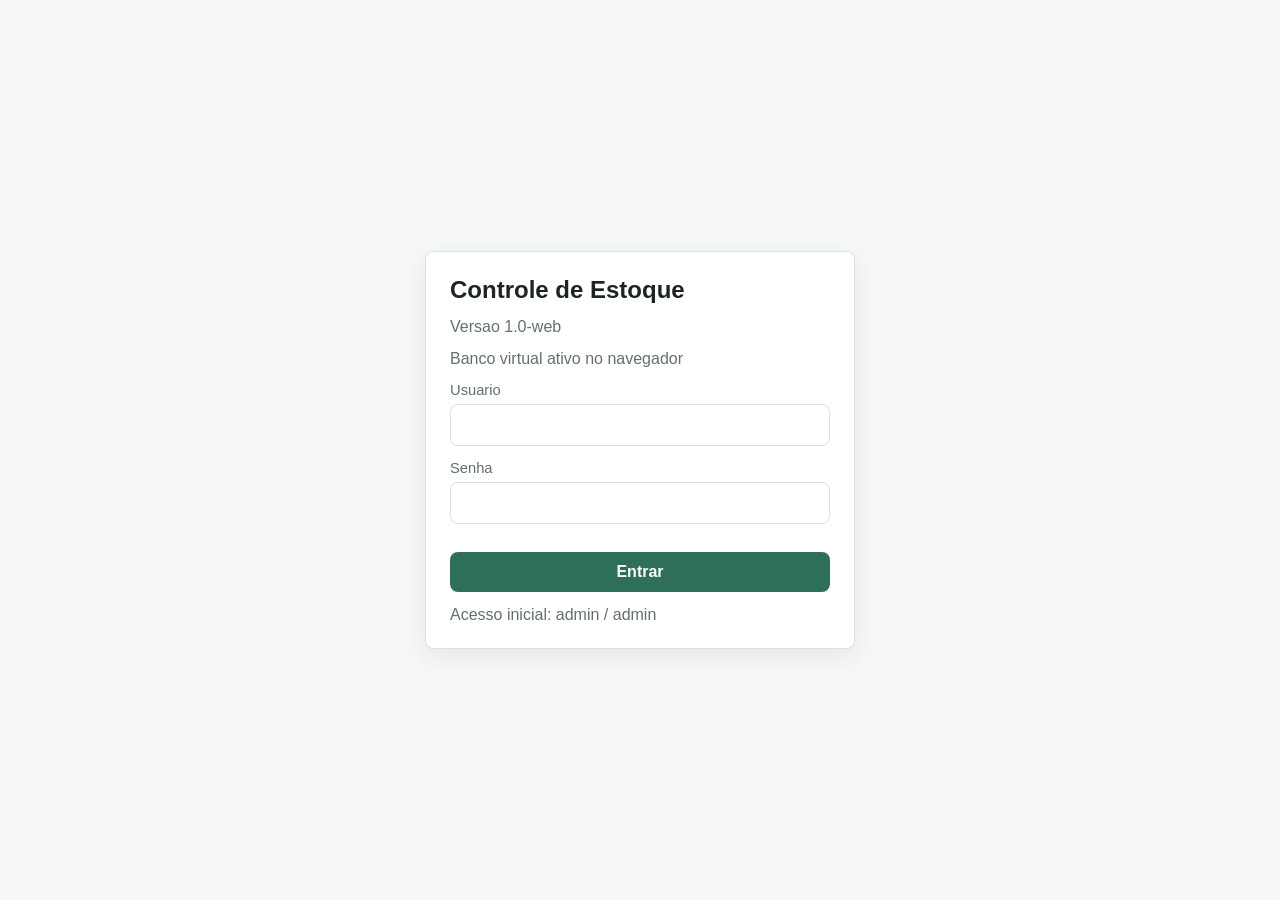
==== docs/index.html @ 38aaed0a "Reorganize docs folder structure - move files from app/docs to docs" ====
<!doctype html>
<html lang="pt-BR">
  <head>
    <meta charset="utf-8" />
    <meta name="viewport" content="width=device-width, initial-scale=1" />
    <title>Controle de Estoque Web</title>
    <link rel="stylesheet" href="styles.css" />
  </head>
  <body>
    <main id="app"></main>
    <script src="app.js"></script>
  </body>
</html>
---- docs/styles.css ----
:root {
  --primary: #2e6f57;
  --secondary: #425d8a;
  --danger: #b3261e;
  --warning: #8a4b00;
  --bg: #f6f8f7;
  --surface: #ffffff;
  --line: #d9e1dd;
  --text: #1d2521;
  --muted: #63716a;
}

* {
  box-sizing: border-box;
}

body {
  margin: 0;
  background: var(--bg);
  color: var(--text);
  font-family: Arial, Helvetica, sans-serif;
}

button,
input,
select {
  font: inherit;
}

button {
  min-height: 40px;
  border: 0;
  border-radius: 8px;
  padding: 0 14px;
  background: var(--primary);
  color: white;
  cursor: pointer;
  font-weight: 700;
}

button.secondary {
  background: white;
  color: var(--primary);
  border: 1px solid var(--primary);
}

button.danger {
  background: white;
  color: var(--danger);
  border: 1px solid var(--danger);
}

button:disabled {
  opacity: 0.55;
  cursor: not-allowed;
}

input,
select {
  width: 100%;
  min-height: 42px;
  border: 1px solid var(--line);
  border-radius: 8px;
  background: white;
  padding: 8px 10px;
}

label {
  display: grid;
  gap: 6px;
  color: var(--muted);
  font-size: 0.92rem;
}

.login-shell {
  min-height: 100vh;
  display: grid;
  place-items: center;
  padding: 24px;
}

.login-card,
.card {
  width: 100%;
  background: var(--surface);
  border: 1px solid var(--line);
  border-radius: 8px;
  box-shadow: 0 8px 24px rgba(36, 47, 42, 0.08);
}

.login-card {
  max-width: 430px;
  padding: 24px;
}

.stack {
  display: grid;
  gap: 14px;
}

.app-shell {
  min-height: 100vh;
  display: grid;
  grid-template-columns: 260px 1fr;
}

.sidebar {
  background: white;
  border-right: 1px solid var(--line);
  padding: 18px 12px;
}

.brand {
  margin: 0 8px 18px;
  font-size: 1.15rem;
  font-weight: 800;
}

.nav {
  display: grid;
  gap: 6px;
}

.nav button {
  justify-content: flex-start;
  width: 100%;
  background: transparent;
  color: var(--text);
  text-align: left;
}

.nav button.active {
  background: #e6ece9;
  color: var(--primary);
}

.content {
  min-width: 0;
}

.topbar {
  height: 64px;
  display: flex;
  align-items: center;
  justify-content: space-between;
  background: var(--primary);
  color: white;
  padding: 0 20px;
}

.page {
  padding: 18px;
}

.toolbar,
.row-actions,
.segmented {
  display: flex;
  gap: 10px;
  flex-wrap: wrap;
  align-items: center;
}

.toolbar {
  margin-bottom: 14px;
}

.toolbar > * {
  flex: 1 1 220px;
}

.grid {
  display: grid;
  grid-template-columns: repeat(auto-fit, minmax(230px, 1fr));
  gap: 12px;
}

.card {
  padding: 16px;
}

.card h3,
.card h4,
.login-card h1 {
  margin: 0;
}

.muted {
  color: var(--muted);
}

.error {
  color: var(--danger);
  font-weight: 700;
}

.summary-value {
  margin-top: 8px;
  font-size: 1.7rem;
  font-weight: 800;
}

.list {
  display: grid;
  gap: 10px;
}

.item-head {
  display: flex;
  gap: 10px;
  align-items: center;
  justify-content: space-between;
}

.details {
  margin-top: 8px;
  display: grid;
  gap: 5px;
}

.low-stock {
  background: #fff4e5;
  border-color: #f0c47b;
  color: var(--warning);
}

.modal-backdrop {
  position: fixed;
  inset: 0;
  display: grid;
  place-items: center;
  padding: 20px;
  background: rgba(17, 24, 21, 0.42);
}

.modal {
  width: min(680px, 100%);
  max-height: 88vh;
  overflow: auto;
  background: white;
  border-radius: 8px;
  padding: 20px;
}

.form-grid {
  display: grid;
  grid-template-columns: repeat(auto-fit, minmax(190px, 1fr));
  gap: 12px;
}

.full {
  grid-column: 1 / -1;
}

.chart {
  display: grid;
  gap: 12px;
}

.bar-row {
  display: grid;
  gap: 5px;
}

.bar-label {
  display: flex;
  justify-content: space-between;
}

.bar-track {
  height: 14px;
  border-radius: 7px;
  background: #e6ece9;
  overflow: hidden;
}

.bar-fill {
  height: 100%;
  min-width: 4%;
  border-radius: 7px;
  background: var(--secondary);
}

.table-wrap {
  overflow-x: auto;
}

table {
  width: 100%;
  border-collapse: collapse;
  background: white;
}

th,
td {
  border: 1px solid var(--line);
  padding: 9px;
  text-align: left;
  vertical-align: top;
}

th {
  background: #e6ece9;
}

.print-only {
  display: none;
}

@media (max-width: 820px) {
  .app-shell {
    grid-template-columns: 1fr;
  }

  .sidebar {
    border-right: 0;
    border-bottom: 1px solid var(--line);
  }

  .nav {
    grid-template-columns: repeat(2, 1fr);
  }

  .topbar {
    height: auto;
    min-height: 58px;
    align-items: flex-start;
    flex-direction: column;
    gap: 8px;
    padding: 12px 16px;
  }
}

@media print {
  body {
    background: white;
  }

  .no-print {
    display: none !important;
  }

  .print-only {
    display: block;
  }

  .content,
  .page {
    padding: 0;
  }
}
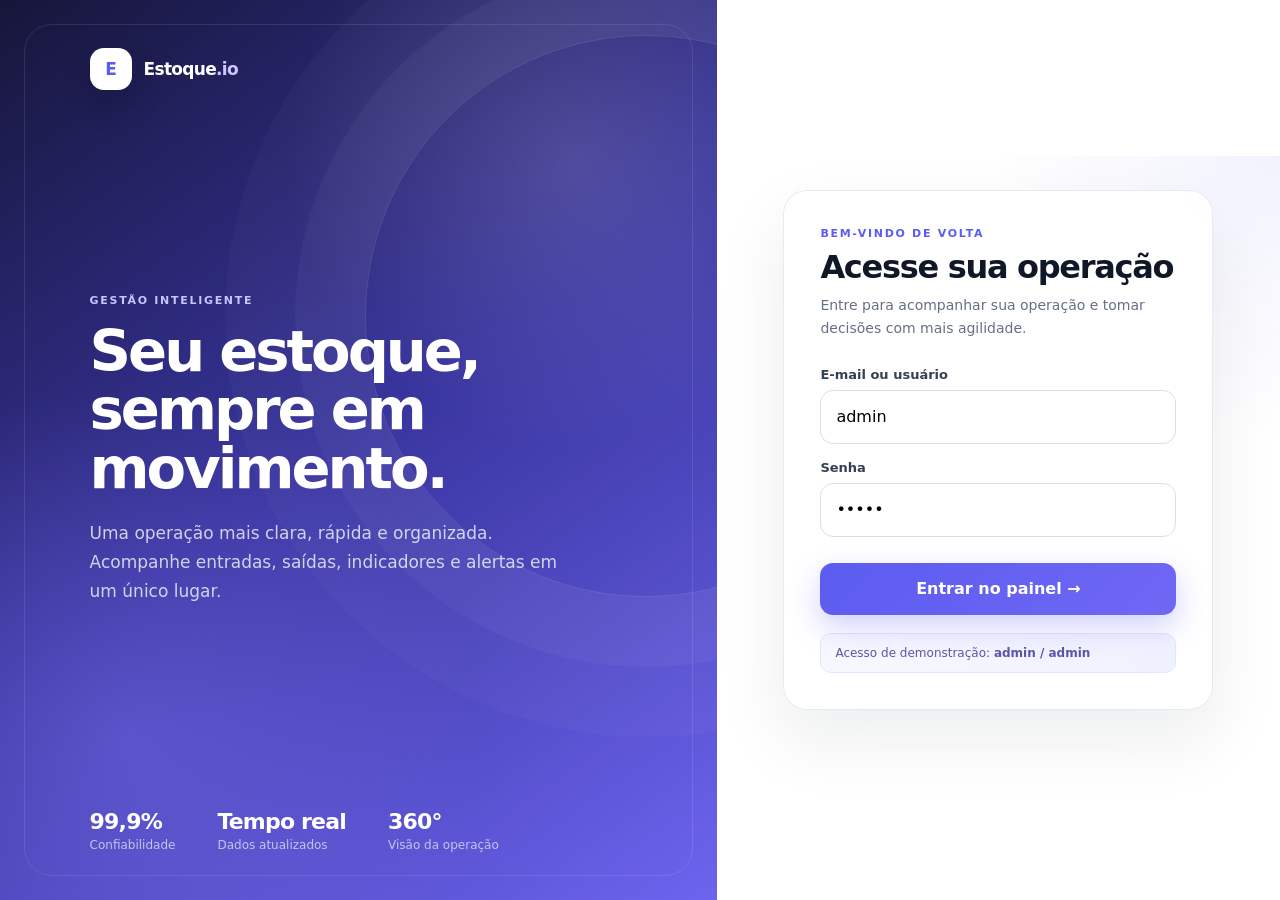
==== commit c6ce9844: "Update print statement from 'Hello' to 'Goodbye'" ====
--- a/docs/index.html
+++ b/docs/index.html
@@ -1,13 +1,334 @@
 <!doctype html>
 <html lang="pt-BR">
-  <head>
-    <meta charset="utf-8" />
-    <meta name="viewport" content="width=device-width, initial-scale=1" />
-    <title>Controle de Estoque Web</title>
-    <link rel="stylesheet" href="styles.css" />
-  </head>
-  <body>
-    <main id="app"></main>
-    <script src="app.js"></script>
-  </body>
+<head>
+  <meta charset="UTF-8" />
+  <meta name="viewport" content="width=device-width, initial-scale=1.0" />
+  <meta name="theme-color" content="#5b5cf0" />
+  <title>Estoque.io | Gestão inteligente</title>
+  <style>
+    :root{
+      --ink:#101828;--muted:#667085;--line:#e7eaf0;--surface:#fff;--canvas:#f5f7fb;
+      --brand:#5b5cf0;--brand-dark:#4748d7;--brand-soft:#eef0ff;--green:#12a874;
+      --green-soft:#eafaf4;--red:#e65064;--red-soft:#fff0f2;--amber:#f59e0b;
+      --amber-soft:#fff7e6;--blue:#4388e8;--blue-soft:#eef6ff;
+      --shadow:0 10px 30px rgba(16,24,40,.06);--shadow-lg:0 28px 70px rgba(16,24,40,.14);
+    }
+    *{box-sizing:border-box}
+    html{scroll-behavior:smooth}
+    body{margin:0;font-family:Inter,ui-sans-serif,system-ui,-apple-system,"Segoe UI",sans-serif;color:var(--ink);background:radial-gradient(circle at 80% -10%,rgba(91,92,240,.08),transparent 28rem),var(--canvas);-webkit-font-smoothing:antialiased}
+    button,input,select{font:inherit}
+    button{border:0;cursor:pointer}
+    [hidden]{display:none!important}
+
+    /* LOGIN */
+    .login{min-height:100vh;display:grid;grid-template-columns:1.12fr .88fr;background:#fff}
+    .login-visual{padding:48px 7vw;display:flex;flex-direction:column;justify-content:space-between;background:radial-gradient(circle at 80% 18%,rgba(255,255,255,.14),transparent 18rem),radial-gradient(circle at 18% 82%,rgba(137,124,255,.34),transparent 22rem),linear-gradient(145deg,#16163a 0%,#38349d 48%,#6d64ef 100%);color:#fff;position:relative;overflow:hidden}
+    .login-visual:before{content:"";position:absolute;inset:24px;border:1px solid rgba(255,255,255,.1);border-radius:28px;pointer-events:none}
+    .login-visual:after{content:"";position:absolute;width:560px;height:560px;border:1px solid rgba(255,255,255,.12);border-radius:50%;right:-210px;top:35px;box-shadow:0 0 0 70px rgba(255,255,255,.035),0 0 0 140px rgba(255,255,255,.025)}
+    .brand{display:flex;gap:12px;align-items:center;font-size:17px;font-weight:850;letter-spacing:-.7px;position:relative;z-index:1}
+    .brand-mark{width:42px;height:42px;border-radius:14px;background:#fff;color:var(--brand);display:grid;place-items:center;font-weight:900;box-shadow:0 14px 30px rgba(8,8,30,.22)}
+    .login-copy{max-width:570px;position:relative;z-index:1}
+    .eyebrow{font-size:11px;font-weight:850;letter-spacing:1.7px;text-transform:uppercase;color:#c8c5ff}
+    .login-copy h1{font-size:clamp(40px,4.5vw,68px);line-height:1.02;letter-spacing:-3px;margin:16px 0 20px}
+    .login-copy p{font-size:17px;line-height:1.7;color:rgba(255,255,255,.76);max-width:470px;margin:0}
+    .mini-stats{display:flex;gap:42px;font-size:12px;color:rgba(255,255,255,.65);position:relative;z-index:1}
+    .mini-stats b{font-size:22px;display:block;color:#fff;margin-bottom:4px;letter-spacing:-.8px}
+    .login-form{display:flex;justify-content:center;align-items:center;padding:34px;background:radial-gradient(circle at 100% 0%,rgba(91,92,240,.08),transparent 18rem),#fff}
+    .form-card{width:min(430px,100%);padding:36px;background:rgba(255,255,255,.9);border:1px solid rgba(230,234,240,.95);border-radius:24px;box-shadow:0 30px 70px rgba(16,24,40,.08);backdrop-filter:blur(18px)}
+    .form-card h2{font-size:32px;letter-spacing:-1.3px;margin:8px 0;color:#101828}
+    .form-card>p{color:var(--muted);line-height:1.6;font-size:14px;margin:0 0 28px}
+    .field{display:grid;gap:8px;margin:16px 0}
+    .field label{font-size:13px;font-weight:750;color:#344054}
+    .field input{height:54px;border:1px solid #d9dee8;border-radius:13px;padding:0 15px;outline:none;background:#fff;transition:.2s}
+    .field input:hover{border-color:#c5cada}
+    .field input:focus{border-color:var(--brand);box-shadow:0 0 0 4px rgba(91,92,240,.11)}
+    .primary{background:linear-gradient(135deg,var(--brand),#7067f4);color:#fff;height:52px;border-radius:13px;font-weight:800;width:100%;margin-top:10px;box-shadow:0 12px 30px rgba(91,92,240,.28);transition:.2s}
+    .primary:hover{transform:translateY(-2px);background:linear-gradient(135deg,var(--brand-dark),#6258e8)}
+    .hint{margin-top:18px;padding:12px 14px;border-radius:11px;border:1px solid #e4e5ff;background:linear-gradient(135deg,#f8f8ff,#f0f1ff);color:#5955a7;font-size:12px}
+
+    /* APP */
+    .app{display:grid;grid-template-columns:270px minmax(0,1fr);min-height:100vh}
+    .side{position:sticky;top:0;height:100vh;background:rgba(255,255,255,.94);border-right:1px solid var(--line);padding:24px 16px;display:flex;flex-direction:column;backdrop-filter:blur(18px);z-index:4}
+    .side .brand{padding:0 9px 30px;color:var(--ink)}
+    .side .brand-mark{background:linear-gradient(135deg,var(--brand),#7168ef);color:#fff;box-shadow:0 10px 24px rgba(91,92,240,.24)}
+    .nav{display:grid;gap:7px}
+    .nav button{position:relative;display:flex;align-items:center;gap:12px;min-height:46px;padding:10px 12px;background:transparent;color:#667085;text-align:left;border-radius:12px;font-size:13px;font-weight:750;transition:.2s}
+    .nav button:hover{color:#3738bd;background:#f7f7ff;transform:translateX(2px)}
+    .nav button.active{color:#3839c7;background:linear-gradient(90deg,#f0f1ff,#f8f8ff);box-shadow:inset 0 0 0 1px #e5e6ff}
+    .nav button.active:before{content:"";position:absolute;left:-6px;top:10px;bottom:10px;width:3px;border-radius:999px;background:var(--brand)}
+    .ico{width:29px;height:29px;display:grid;place-items:center;border-radius:9px;background:#f4f6fa;flex:0 0 29px;color:currentColor}
+    .ico svg{width:17px;height:17px;stroke:currentColor;fill:none;stroke-width:1.8;stroke-linecap:round;stroke-linejoin:round}
+    .nav button.active .ico{background:#e5e6ff}
+    .side-bottom{margin-top:auto;padding:18px 9px 0;border-top:1px solid #edf0f5;display:flex;gap:10px;align-items:center}
+    .avatar{width:38px;height:38px;border-radius:50%;background:linear-gradient(135deg,#ffbb78,#e77b9e);color:#fff;display:grid;place-items:center;font-size:11px;font-weight:850;box-shadow:0 5px 14px rgba(180,98,130,.18)}
+    .who{font-size:11px;color:var(--muted)}
+    .who b{display:block;color:var(--ink);font-size:12px;margin-bottom:2px}
+
+    main{padding:34px 42px 48px;max-width:1600px;width:100%;margin:auto}
+    .top{display:flex;align-items:center;justify-content:space-between;margin-bottom:28px;gap:20px}
+    .top h1{font-size:29px;letter-spacing:-1.3px;margin:0 0 5px;font-weight:850}
+    .top p{margin:0;color:#7a8498;font-size:13px}
+    .actions{display:flex;gap:10px;align-items:center}
+    .bell{width:44px;height:44px;border:1px solid #e3e7ef;background:#fff;border-radius:13px;display:grid;place-items:center;position:relative;box-shadow:0 1px 2px rgba(16,24,40,.04)}
+    .bell svg{width:18px;height:18px;stroke:#667085;fill:none;stroke-width:1.8}
+    .bell:after{content:"";position:absolute;width:7px;height:7px;border-radius:50%;background:var(--red);top:8px;right:9px;border:2px solid #fff}
+    .new{height:44px;border-radius:13px;background:linear-gradient(135deg,var(--brand),#7067f4);color:#fff;padding:0 18px;font-weight:800;box-shadow:0 10px 25px rgba(91,92,240,.22);transition:.2s}
+    .new:hover{transform:translateY(-1px);box-shadow:0 14px 28px rgba(91,92,240,.28)}
+    .dashboard{display:grid;gap:20px}
+    .metrics{display:grid;grid-template-columns:repeat(4,minmax(0,1fr));gap:16px}
+    .metric,.panel{background:rgba(255,255,255,.97);border:1px solid rgba(228,232,240,.95);border-radius:18px;box-shadow:0 1px 2px rgba(16,24,40,.035);transition:.2s}
+    .metric{position:relative;overflow:hidden;padding:21px}
+    .metric:hover,.panel:hover{border-color:#dce0ea;box-shadow:var(--shadow);transform:translateY(-1px)}
+    .metric:after{content:"";position:absolute;width:110px;height:110px;border-radius:50%;right:-50px;top:-55px;background:rgba(91,92,240,.035)}
+    .metric-top{display:flex;justify-content:space-between;align-items:center;color:var(--muted);font-size:12px;font-weight:750}
+    .metric-icon{width:38px;height:38px;border-radius:11px;display:grid;place-items:center}
+    .metric-icon svg{width:18px;height:18px;stroke:currentColor;fill:none;stroke-width:1.8}
+    .purple{background:var(--brand-soft);color:var(--brand)}.blue{background:var(--blue-soft);color:var(--blue)}.orange{background:var(--amber-soft);color:var(--amber)}.pink{background:var(--red-soft);color:var(--red)}
+    .metric strong{display:block;font-size:28px;letter-spacing:-1.3px;margin:14px 0 7px;font-weight:850}
+    .trend{font-size:11px;color:var(--muted);line-height:1.5}.trend b{color:var(--green)}
+    .content-grid,.bottom-grid{display:grid;grid-template-columns:1.55fr 1fr;gap:16px}
+    .panel{padding:23px}
+    .panel-head{display:flex;justify-content:space-between;align-items:center;margin-bottom:22px;gap:16px}
+    .panel h3{margin:0;font-size:16px;letter-spacing:-.3px;font-weight:800}
+    .panel-head span{display:block;margin-top:4px;font-size:11px;color:#8992a6}
+    .select{border:1px solid #e1e5ec;border-radius:10px;background:#fff;padding:8px 10px;color:var(--muted);font-size:11px;outline:none}
+    .chart{height:235px;display:flex;align-items:flex-end;gap:17px;padding:20px 4px 0;border-bottom:1px solid var(--line);background:repeating-linear-gradient(to bottom,transparent 0,transparent 54px,rgba(226,230,238,.6) 55px)}
+    .bar-wrap{height:100%;flex:1;display:flex;flex-direction:column;justify-content:flex-end;align-items:center;gap:9px}
+    .bar{width:100%;max-width:44px;border-radius:9px 9px 3px 3px;background:linear-gradient(180deg,#9a8cff,#5b5cf0);min-height:16px;position:relative;box-shadow:0 8px 16px rgba(91,92,240,.14);transition:.2s}
+    .bar:hover{transform:translateY(-3px)}
+    .bar:hover:before{content:attr(data-value);position:absolute;top:-33px;left:50%;transform:translateX(-50%);background:#171b2f;color:#fff;padding:5px 8px;border-radius:7px;font-size:10px;white-space:nowrap}
+    .bar-wrap small{font-size:10px;color:var(--muted)}
+    .stock-list,.activity-list,.low-list{display:grid;gap:8px}
+    .stock{display:grid;grid-template-columns:44px 1fr auto;align-items:center;gap:11px;padding:8px;border-radius:12px}
+    .stock:hover,.activity:hover{background:#fafbff}
+    .product-icon{width:44px;height:44px;border-radius:12px;display:grid;place-items:center;background:linear-gradient(145deg,#f8f9fc,#eef1f6);border:1px solid #edf0f5;font-size:19px}
+    .stock-name b,.activity b{font-size:12px;display:block}
+    .stock-name span,.activity span{font-size:10px;color:var(--muted)}
+    .progress{height:6px;background:#edf0f5;border-radius:6px;margin-top:8px;overflow:hidden}
+    .progress i{display:block;height:100%;background:linear-gradient(90deg,#766df3,var(--brand));border-radius:inherit}
+    .stock-qtd{font-size:12px;text-align:right;font-weight:800}.stock-qtd span{display:block;color:var(--muted);font-weight:500;font-size:9px}
+    .activity{display:grid;grid-template-columns:36px 1fr auto;gap:10px;align-items:center;padding:8px;border-radius:12px}
+    .activity-ico{width:36px;height:36px;border-radius:50%;display:grid;place-items:center;font-size:13px;font-weight:900}
+    .in{background:var(--green-soft);color:var(--green)}.out{background:var(--red-soft);color:var(--red)}
+    .movement{font-size:11px;font-weight:850}.movement.in,.movement.out{background:none}
+    .low{display:flex;justify-content:space-between;align-items:center;padding:13px 3px;border-bottom:1px solid var(--line);gap:12px}
+    .low:last-child{border:0}
+    .tag{font-size:9px;font-weight:850;border-radius:999px;padding:6px 9px}.critical{background:var(--red-soft);color:var(--red)}.attention{background:var(--amber-soft);color:#cb8200}
+    .link{font-size:11px;font-weight:800;color:#5556da;background:none;padding:0}.link:hover{text-decoration:underline}
+
+    /* VIEWS / TABLE */
+    .view{display:none}.view.show{display:block}
+    .table-panel{padding:0;overflow:auto}
+    .table-toolbar{padding:18px 20px;display:flex;gap:13px;justify-content:space-between;border-bottom:1px solid var(--line);background:#fff}
+    .search{width:340px;max-width:70%;height:42px;border:1px solid #e0e4ec;border-radius:11px;padding:0 13px;outline:none;background:#fafbfc}
+    .search:focus{background:#fff;border-color:var(--brand);box-shadow:0 0 0 4px rgba(91,92,240,.09)}
+    .filter{border:1px solid #e1e5ec;background:#fff;border-radius:10px;padding:0 13px;color:var(--muted);font-size:11px}
+    table{border-collapse:collapse;width:100%;font-size:12px}
+    th{text-align:left;background:#f8fafc;padding:14px 20px;color:#778196;font-size:10px;text-transform:uppercase;letter-spacing:.7px}
+    td{padding:16px 20px;border-top:1px solid #edf0f4}
+    tbody tr{transition:.18s}tbody tr:hover{background:#fafbff}
+    .status{font-size:10px;font-weight:800;padding:6px 10px;border-radius:20px;background:var(--green-soft);color:#159564}.status.low{background:var(--amber-soft);color:#c77a00}
+    .product-cell{display:flex;align-items:center;gap:10px}.product-cell .product-icon{width:32px;height:32px;font-size:14px;border-radius:9px}
+
+    /* MODAL */
+    .modal{display:none;position:fixed;inset:0;background:rgba(14,18,38,.56);z-index:20;place-items:center;padding:16px;backdrop-filter:blur(8px)}
+    .modal.open{display:grid}
+    .modal-card{width:min(500px,100%);background:#fff;border:1px solid rgba(255,255,255,.55);border-radius:22px;padding:27px;box-shadow:var(--shadow-lg);animation:modalIn .22s ease both}
+    .modal-title{display:flex;align-items:center;justify-content:space-between}.modal-title h2{font-size:22px;margin:0;font-weight:850}
+    .close{background:#f3f4fa;width:36px;height:36px;border-radius:11px;color:#68758c;font-size:20px}
+    .two-fields{display:grid;grid-template-columns:1fr 1fr;gap:12px}
+    @keyframes modalIn{from{opacity:0;transform:translateY(10px) scale(.98)}to{opacity:1;transform:translateY(0) scale(1)}}
+
+    @media(max-width:1100px){.app{grid-template-columns:230px minmax(0,1fr)}main{padding:30px 28px 40px}.metrics{grid-template-columns:repeat(2,minmax(0,1fr))}}
+    @media(max-width:820px){.app{grid-template-columns:78px minmax(0,1fr)}.side{padding:22px 10px}.side .brand{padding:0 0 28px;justify-content:center}.brand-name,.nav span:not(.ico),.side-bottom .who{display:none}.nav button{justify-content:center;padding:9px}.nav button.active:before{left:-4px}.side-bottom{justify-content:center}.content-grid,.bottom-grid{grid-template-columns:1fr}}
+    @media(max-width:600px){.login{grid-template-columns:1fr}.login-visual{min-height:330px;padding:30px}.login-visual:before{inset:14px}.login-copy h1{font-size:38px;letter-spacing:-2px}.mini-stats{gap:18px}.login-form{padding:28px 20px}.form-card{padding:0;border:0;box-shadow:none}.app{display:block}.side{position:sticky;top:0;height:64px;display:flex;flex-direction:row;padding:9px 10px;border-bottom:1px solid var(--line)}.side .brand{padding:0;flex:1;justify-content:flex-start}.brand-name{display:inline}.nav{display:flex;gap:2px}.nav button{padding:8px}.nav button:nth-child(n+5){display:none}.side-bottom{display:none}main{padding:22px 14px 34px}.top{align-items:flex-start}.top p{display:none}.top h1{font-size:24px}.new{font-size:0;width:44px;padding:0}.new:after{content:"+";font-size:20px}.metrics{grid-template-columns:1fr 1fr;gap:10px}.metric{padding:15px}.metric strong{font-size:23px}.panel{padding:17px}.chart{gap:7px}.table-toolbar{padding:13px}.search{width:100%;max-width:100%}.filter{display:none}th:nth-child(3),td:nth-child(3),th:nth-child(5),td:nth-child(5){display:none}.two-fields{grid-template-columns:1fr}}
+  </style>
+</head>
+<body>
+  <section id="login" class="login">
+    <aside class="login-visual">
+      <div class="brand"><div class="brand-mark">E</div><span>Estoque<span style="color:#cbc8ff">.io</span></span></div>
+      <div class="login-copy">
+        <div class="eyebrow">Gestão inteligente</div>
+        <h1>Seu estoque, sempre em movimento.</h1>
+        <p>Uma operação mais clara, rápida e organizada. Acompanhe entradas, saídas, indicadores e alertas em um único lugar.</p>
+      </div>
+      <div class="mini-stats"><div><b>99,9%</b>Confiabilidade</div><div><b>Tempo real</b>Dados atualizados</div><div><b>360°</b>Visão da operação</div></div>
+    </aside>
+    <main class="login-form">
+      <form class="form-card" onsubmit="enter(event)">
+        <div class="eyebrow" style="color:var(--brand)">Bem-vindo de volta</div>
+        <h2>Acesse sua operação</h2>
+        <p>Entre para acompanhar sua operação e tomar decisões com mais agilidade.</p>
+        <div class="field"><label for="user">E-mail ou usuário</label><input id="user" required placeholder="Digite seu usuário" value="admin"></div>
+        <div class="field"><label for="password">Senha</label><input id="password" required type="password" placeholder="Digite sua senha" value="admin"></div>
+        <button class="primary" type="submit">Entrar no painel →</button>
+        <div class="hint">Acesso de demonstração: <b>admin / admin</b></div>
+      </form>
+    </main>
+  </section>
+
+  <section id="app" class="app" hidden>
+    <aside class="side">
+      <div class="brand"><div class="brand-mark">E</div><span class="brand-name">Estoque<span style="color:var(--brand)">.io</span></span></div>
+      <nav class="nav">
+        <button class="active" onclick="switchView('dashboard',this)"><span class="ico"><svg viewBox="0 0 24 24"><rect x="3" y="3" width="7" height="7"/><rect x="14" y="3" width="7" height="7"/><rect x="3" y="14" width="7" height="7"/><rect x="14" y="14" width="7" height="7"/></svg></span><span>Painel</span></button>
+        <button onclick="switchView('products',this)"><span class="ico"><svg viewBox="0 0 24 24"><path d="M4 7.5 12 3l8 4.5v9L12 21l-8-4.5z"/><path d="M4 7.5 12 12l8-4.5M12 12v9"/></svg></span><span>Produtos</span></button>
+        <button onclick="switchView('categories',this)"><span class="ico"><svg viewBox="0 0 24 24"><path d="m4 4 7 0 2 3h7v13H4z"/></svg></span><span>Categorias</span></button>
+        <button onclick="switchView('moves',this)"><span class="ico"><svg viewBox="0 0 24 24"><path d="M7 4v15m0 0-3-3m3 3 3-3M17 20V5m0 0-3 3m3-3 3 3"/></svg></span><span>Movimentações</span></button>
+        <button onclick="switchView('reports',this)"><span class="ico"><svg viewBox="0 0 24 24"><path d="M4 20V10m6 10V4m6 16v-7m4 7V7"/></svg></span><span>Relatórios</span></button>
+      </nav>
+      <div class="side-bottom"><div class="avatar">SG</div><div class="who"><b>Sheila Gomes</b>Administrador</div></div>
+    </aside>
+
+    <main>
+      <header class="top">
+        <div><h1 id="page-title">Visão geral</h1><p id="page-sub">Terça-feira, 18 de agosto de 2026</p></div>
+        <div class="actions">
+          <button class="bell" aria-label="Notificações"><svg viewBox="0 0 24 24"><path d="M18 8a6 6 0 0 0-12 0c0 7-3 7-3 9h18c0-2-3-2-3-9"/><path d="M10 21h4"/></svg></button>
+          <button class="new" onclick="openModal('product')">+ Novo produto</button>
+        </div>
+      </header>
+
+      <section id="dashboard" class="view show">
+        <div class="dashboard">
+          <div class="metrics">
+            <article class="metric"><div class="metric-top">Produtos ativos <span class="metric-icon purple"><svg viewBox="0 0 24 24"><path d="M4 7.5 12 3l8 4.5v9L12 21l-8-4.5z"/></svg></span></div><strong>248</strong><div class="trend"><b>+12,5%</b> vs. mês anterior</div></article>
+            <article class="metric"><div class="metric-top">Itens em estoque <span class="metric-icon blue"><svg viewBox="0 0 24 24"><path d="M5 5h14v14H5zM8 9h8M8 13h8M8 17h5"/></svg></span></div><strong>1.842</strong><div class="trend"><b>+8,2%</b> vs. mês anterior</div></article>
+            <article class="metric"><div class="metric-top">Valor em estoque <span class="metric-icon orange"><svg viewBox="0 0 24 24"><circle cx="12" cy="12" r="8"/><path d="M9.5 9.5c.5-1 1.6-1.5 2.8-1.5 1.7 0 3 1 3 2.3 0 3-6 1.4-6 4 0 1.3 1.3 2.3 3 2.3 1.2 0 2.3-.5 2.8-1.5M12 6.5v11"/></svg></span></div><strong>R$ 34,7k</strong><div class="trend"><b>+5,4%</b> vs. mês anterior</div></article>
+            <article class="metric"><div class="metric-top">Atenção necessária <span class="metric-icon pink"><svg viewBox="0 0 24 24"><path d="M12 4 3 20h18z"/><path d="M12 9v5m0 3v.1"/></svg></span></div><strong>08</strong><div class="trend"><b style="color:var(--red)">3 críticos</b> em estoque mínimo</div></article>
+          </div>
+
+          <div class="content-grid">
+            <article class="panel">
+              <div class="panel-head"><div><h3>Movimentação de estoque</h3><span>Entradas e saídas nos últimos 7 dias</span></div><select class="select"><option>Últimos 7 dias</option></select></div>
+              <div class="chart">
+                <div class="bar-wrap"><div class="bar" style="height:42%" data-value="R$ 3.240"></div><small>Seg</small></div>
+                <div class="bar-wrap"><div class="bar" style="height:65%" data-value="R$ 5.180"></div><small>Ter</small></div>
+                <div class="bar-wrap"><div class="bar" style="height:48%" data-value="R$ 3.960"></div><small>Qua</small></div>
+                <div class="bar-wrap"><div class="bar" style="height:78%" data-value="R$ 6.440"></div><small>Qui</small></div>
+                <div class="bar-wrap"><div class="bar" style="height:57%" data-value="R$ 4.720"></div><small>Sex</small></div>
+                <div class="bar-wrap"><div class="bar" style="height:93%" data-value="R$ 7.680"></div><small>Sáb</small></div>
+                <div class="bar-wrap"><div class="bar" style="height:68%" data-value="R$ 5.360"></div><small>Dom</small></div>
+              </div>
+            </article>
+            <article class="panel">
+              <div class="panel-head"><div><h3>Mais movimentados</h3><span>Por quantidade no mês</span></div><button class="link" onclick="switchView('products',document.querySelectorAll('.nav button')[1])">Ver todos</button></div>
+              <div class="stock-list">
+                <div class="stock"><div class="product-icon">💻</div><div class="stock-name"><b>Notebook Dell XPS</b><span>Informática</span><div class="progress"><i style="width:82%"></i></div></div><div class="stock-qtd">128<span>unidades</span></div></div>
+                <div class="stock"><div class="product-icon">🖱️</div><div class="stock-name"><b>Mouse sem fio</b><span>Periféricos</span><div class="progress"><i style="width:64%"></i></div></div><div class="stock-qtd">96<span>unidades</span></div></div>
+                <div class="stock"><div class="product-icon">⌨️</div><div class="stock-name"><b>Teclado mecânico</b><span>Periféricos</span><div class="progress"><i style="width:45%"></i></div></div><div class="stock-qtd">74<span>unidades</span></div></div>
+              </div>
+            </article>
+          </div>
+
+          <div class="bottom-grid">
+            <article class="panel">
+              <div class="panel-head"><div><h3>Atividade recente</h3><span>Últimas movimentações registradas</span></div><button class="link" onclick="switchView('moves',document.querySelectorAll('.nav button')[3])">Ver histórico</button></div>
+              <div class="activity-list">
+                <div class="activity"><div class="activity-ico in">↓</div><div><b>Entrada de mercadoria</b><span>40 un. de Mouse sem fio · Hoje, 11:32</span></div><div class="movement in">+40 un.</div></div>
+                <div class="activity"><div class="activity-ico out">↑</div><div><b>Saída para pedido #1048</b><span>2 un. de Notebook Dell XPS · Hoje, 09:15</span></div><div class="movement out">−2 un.</div></div>
+                <div class="activity"><div class="activity-ico in">↓</div><div><b>Entrada de mercadoria</b><span>15 un. de Teclado mecânico · Ontem, 16:40</span></div><div class="movement in">+15 un.</div></div>
+              </div>
+            </article>
+            <article class="panel">
+              <div class="panel-head"><div><h3>Estoque baixo</h3><span>Produtos que precisam de reposição</span></div><button class="link">Ver todos</button></div>
+              <div class="low-list">
+                <div class="low"><div><b style="font-size:12px">Headset Bluetooth</b><span style="display:block;color:var(--muted);font-size:10px;margin-top:3px">4 de 15 unidades mínimas</span></div><span class="tag critical">Crítico</span></div>
+                <div class="low"><div><b style="font-size:12px">Cabo USB-C</b><span style="display:block;color:var(--muted);font-size:10px;margin-top:3px">12 de 20 unidades mínimas</span></div><span class="tag attention">Atenção</span></div>
+              </div>
+            </article>
+          </div>
+        </div>
+      </section>
+
+      <section id="products" class="view">
+        <article class="panel table-panel">
+          <div class="table-toolbar"><input class="search" placeholder="Buscar produtos..." oninput="filterRows(this.value)"><button class="filter">Filtros ▾</button></div>
+          <table>
+            <thead><tr><th>Produto</th><th>Categoria</th><th>Estoque</th><th>Preço unitário</th><th>Status</th></tr></thead>
+            <tbody id="productRows">
+              <tr><td><div class="product-cell"><div class="product-icon">💻</div><b>Notebook Dell XPS</b></div></td><td>Informática</td><td>128 un.</td><td>R$ 5.499,00</td><td><span class="status">Disponível</span></td></tr>
+              <tr><td><div class="product-cell"><div class="product-icon">🖱️</div><b>Mouse sem fio</b></div></td><td>Periféricos</td><td>96 un.</td><td>R$ 129,90</td><td><span class="status">Disponível</span></td></tr>
+              <tr><td><div class="product-cell"><div class="product-icon">🎧</div><b>Headset Bluetooth</b></div></td><td>Áudio</td><td>4 un.</td><td>R$ 249,90</td><td><span class="status low">Estoque baixo</span></td></tr>
+              <tr><td><div class="product-cell"><div class="product-icon">⌨️</div><b>Teclado mecânico</b></div></td><td>Periféricos</td><td>74 un.</td><td>R$ 349,90</td><td><span class="status">Disponível</span></td></tr>
+            </tbody>
+          </table>
+        </article>
+      </section>
+
+      <section id="categories" class="view">
+        <div class="metrics">
+          <article class="metric"><div class="metric-top">Informática <span class="metric-icon purple">💻</span></div><strong>82</strong><div class="trend">produtos cadastrados</div></article>
+          <article class="metric"><div class="metric-top">Periféricos <span class="metric-icon blue">⌨️</span></div><strong>64</strong><div class="trend">produtos cadastrados</div></article>
+          <article class="metric"><div class="metric-top">Áudio <span class="metric-icon orange">🎧</span></div><strong>37</strong><div class="trend">produtos cadastrados</div></article>
+        </div>
+      </section>
+
+      <section id="moves" class="view">
+        <article class="panel">
+          <div class="panel-head"><div><h3>Histórico de movimentações</h3><span>Entradas e saídas recentes</span></div><button class="new" onclick="openModal('move')">+ Registrar movimentação</button></div>
+          <div class="activity-list">
+            <div class="activity"><div class="activity-ico in">↓</div><div><b>Entrada · Mouse sem fio</b><span>Fornecedor Tech Supply · Hoje, 11:32</span></div><div class="movement in">+40 un.</div></div>
+            <div class="activity"><div class="activity-ico out">↑</div><div><b>Saída · Notebook Dell XPS</b><span>Pedido #1048 · Hoje, 09:15</span></div><div class="movement out">−2 un.</div></div>
+            <div class="activity"><div class="activity-ico in">↓</div><div><b>Entrada · Teclado mecânico</b><span>Fornecedor KeyMax · Ontem, 16:40</span></div><div class="movement in">+15 un.</div></div>
+          </div>
+        </article>
+      </section>
+
+      <section id="reports" class="view">
+        <div class="content-grid">
+          <article class="panel"><div class="panel-head"><div><h3>Resumo financeiro</h3><span>Visão de estoque por categoria</span></div></div><div class="chart"><div class="bar-wrap"><div class="bar" style="height:90%" data-value="R$ 18.240"></div><small>Informática</small></div><div class="bar-wrap"><div class="bar" style="height:62%;background:linear-gradient(180deg,#6fd9ba,#17a976)" data-value="R$ 10.930"></div><small>Periféricos</small></div><div class="bar-wrap"><div class="bar" style="height:38%;background:linear-gradient(180deg,#ffc270,#f08d36)" data-value="R$ 5.574"></div><small>Áudio</small></div></div></article>
+          <article class="panel"><h3>Relatórios disponíveis</h3><div class="low-list" style="margin-top:14px"><div class="low"><b style="font-size:12px">Posição de estoque</b><button class="link">Exportar</button></div><div class="low"><b style="font-size:12px">Produtos abaixo do mínimo</b><button class="link">Exportar</button></div><div class="low"><b style="font-size:12px">Histórico de movimentações</b><button class="link">Exportar</button></div></div></article>
+        </div>
+      </section>
+    </main>
+  </section>
+
+  <div class="modal" id="modal">
+    <form class="modal-card" onsubmit="addProduct(event)">
+      <div class="modal-title"><h2 id="modal-heading">Novo produto</h2><button type="button" class="close" onclick="closeModal()">×</button></div>
+      <div class="field"><label>Nome do produto</label><input id="newName" required placeholder="Ex.: Monitor ultrawide"></div>
+      <div class="two-fields"><div class="field"><label>Categoria</label><input required placeholder="Categoria"></div><div class="field"><label>Quantidade</label><input required type="number" min="0" placeholder="0"></div></div>
+      <div class="two-fields"><div class="field"><label>Preço unitário</label><input required placeholder="R$ 0,00"></div><div class="field"><label>Estoque mínimo</label><input required type="number" min="0" placeholder="0"></div></div>
+      <button class="primary" type="submit">Salvar</button>
+    </form>
+  </div>
+
+  <script>
+    const labels={
+      dashboard:['Visão geral','Terça-feira, 18 de agosto de 2026'],
+      products:['Produtos','Gerencie seu catálogo e níveis de estoque'],
+      categories:['Categorias','Organize seus produtos por grupos'],
+      moves:['Movimentações','Acompanhe todas as entradas e saídas'],
+      reports:['Relatórios','Indicadores para decisões mais assertivas']
+    };
+    function enter(e){e.preventDefault();document.querySelector('#login').hidden=true;document.querySelector('#app').hidden=false}
+    function switchView(id,btn){
+      document.querySelectorAll('.view').forEach(v=>v.classList.remove('show'));
+      document.querySelector('#'+id).classList.add('show');
+      document.querySelectorAll('.nav button').forEach(b=>b.classList.remove('active'));
+      btn.classList.add('active');
+      document.querySelector('#page-title').textContent=labels[id][0];
+      document.querySelector('#page-sub').textContent=labels[id][1];
+      document.querySelector('header .new').style.display=id==='products'||id==='dashboard'?'block':'none';
+    }
+    function openModal(mode){
+      document.querySelector('#modal-heading').textContent=mode==='move'?'Registrar movimentação':'Novo produto';
+      document.querySelector('#modal').classList.add('open');
+    }
+    function closeModal(){document.querySelector('#modal').classList.remove('open')}
+    function addProduct(e){
+      e.preventDefault();
+      const name=document.querySelector('#newName').value;
+      const row=document.createElement('tr');
+      row.innerHTML=`<td><div class="product-cell"><div class="product-icon">📦</div><b>${name}</b></div></td><td>Novo cadastro</td><td>0 un.</td><td>R$ 0,00</td><td><span class="status low">Sem estoque</span></td>`;
+      document.querySelector('#productRows').prepend(row);
+      closeModal();e.target.reset();
+      switchView('products',document.querySelectorAll('.nav button')[1]);
+    }
+    function filterRows(q){document.querySelectorAll('#productRows tr').forEach(r=>r.style.display=r.innerText.toLowerCase().includes(q.toLowerCase())?'':'none')}
+    document.querySelector('#modal').addEventListener('click',e=>{if(e.target.id==='modal')closeModal()});
+  </script>
+</body>
 </html>
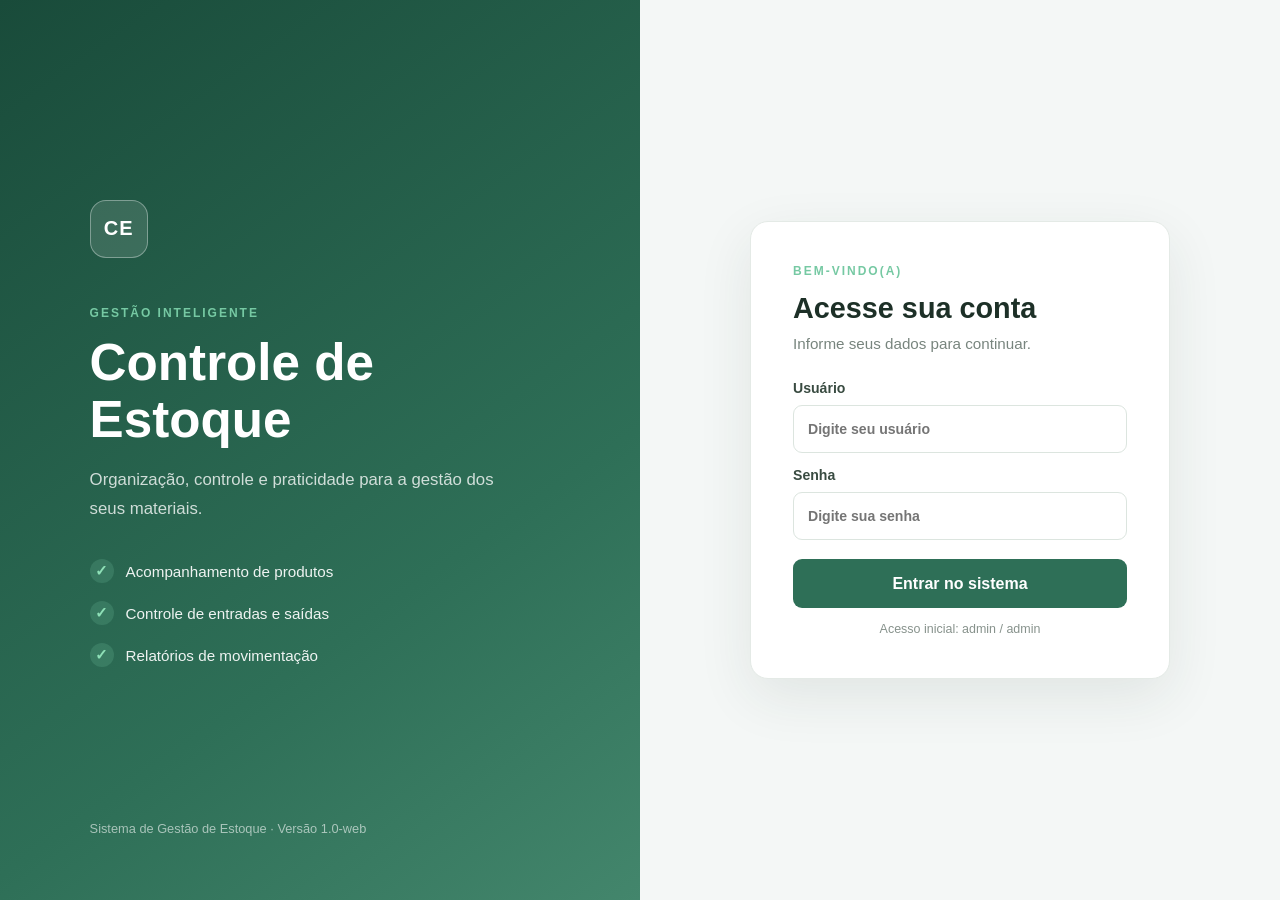
==== commit 4a62d1f1: "feat: modernize stock control login" ====
--- a/docs/index.html
+++ b/docs/index.html
@@ -1,334 +1,15 @@
-<!doctype html>
+﻿<!DOCTYPE html>
 <html lang="pt-BR">
 <head>
-  <meta charset="UTF-8" />
-  <meta name="viewport" content="width=device-width, initial-scale=1.0" />
-  <meta name="theme-color" content="#5b5cf0" />
-  <title>Estoque.io | Gestão inteligente</title>
-  <style>
-    :root{
-      --ink:#101828;--muted:#667085;--line:#e7eaf0;--surface:#fff;--canvas:#f5f7fb;
-      --brand:#5b5cf0;--brand-dark:#4748d7;--brand-soft:#eef0ff;--green:#12a874;
-      --green-soft:#eafaf4;--red:#e65064;--red-soft:#fff0f2;--amber:#f59e0b;
-      --amber-soft:#fff7e6;--blue:#4388e8;--blue-soft:#eef6ff;
-      --shadow:0 10px 30px rgba(16,24,40,.06);--shadow-lg:0 28px 70px rgba(16,24,40,.14);
-    }
-    *{box-sizing:border-box}
-    html{scroll-behavior:smooth}
-    body{margin:0;font-family:Inter,ui-sans-serif,system-ui,-apple-system,"Segoe UI",sans-serif;color:var(--ink);background:radial-gradient(circle at 80% -10%,rgba(91,92,240,.08),transparent 28rem),var(--canvas);-webkit-font-smoothing:antialiased}
-    button,input,select{font:inherit}
-    button{border:0;cursor:pointer}
-    [hidden]{display:none!important}
-
-    /* LOGIN */
-    .login{min-height:100vh;display:grid;grid-template-columns:1.12fr .88fr;background:#fff}
-    .login-visual{padding:48px 7vw;display:flex;flex-direction:column;justify-content:space-between;background:radial-gradient(circle at 80% 18%,rgba(255,255,255,.14),transparent 18rem),radial-gradient(circle at 18% 82%,rgba(137,124,255,.34),transparent 22rem),linear-gradient(145deg,#16163a 0%,#38349d 48%,#6d64ef 100%);color:#fff;position:relative;overflow:hidden}
-    .login-visual:before{content:"";position:absolute;inset:24px;border:1px solid rgba(255,255,255,.1);border-radius:28px;pointer-events:none}
-    .login-visual:after{content:"";position:absolute;width:560px;height:560px;border:1px solid rgba(255,255,255,.12);border-radius:50%;right:-210px;top:35px;box-shadow:0 0 0 70px rgba(255,255,255,.035),0 0 0 140px rgba(255,255,255,.025)}
-    .brand{display:flex;gap:12px;align-items:center;font-size:17px;font-weight:850;letter-spacing:-.7px;position:relative;z-index:1}
-    .brand-mark{width:42px;height:42px;border-radius:14px;background:#fff;color:var(--brand);display:grid;place-items:center;font-weight:900;box-shadow:0 14px 30px rgba(8,8,30,.22)}
-    .login-copy{max-width:570px;position:relative;z-index:1}
-    .eyebrow{font-size:11px;font-weight:850;letter-spacing:1.7px;text-transform:uppercase;color:#c8c5ff}
-    .login-copy h1{font-size:clamp(40px,4.5vw,68px);line-height:1.02;letter-spacing:-3px;margin:16px 0 20px}
-    .login-copy p{font-size:17px;line-height:1.7;color:rgba(255,255,255,.76);max-width:470px;margin:0}
-    .mini-stats{display:flex;gap:42px;font-size:12px;color:rgba(255,255,255,.65);position:relative;z-index:1}
-    .mini-stats b{font-size:22px;display:block;color:#fff;margin-bottom:4px;letter-spacing:-.8px}
-    .login-form{display:flex;justify-content:center;align-items:center;padding:34px;background:radial-gradient(circle at 100% 0%,rgba(91,92,240,.08),transparent 18rem),#fff}
-    .form-card{width:min(430px,100%);padding:36px;background:rgba(255,255,255,.9);border:1px solid rgba(230,234,240,.95);border-radius:24px;box-shadow:0 30px 70px rgba(16,24,40,.08);backdrop-filter:blur(18px)}
-    .form-card h2{font-size:32px;letter-spacing:-1.3px;margin:8px 0;color:#101828}
-    .form-card>p{color:var(--muted);line-height:1.6;font-size:14px;margin:0 0 28px}
-    .field{display:grid;gap:8px;margin:16px 0}
-    .field label{font-size:13px;font-weight:750;color:#344054}
-    .field input{height:54px;border:1px solid #d9dee8;border-radius:13px;padding:0 15px;outline:none;background:#fff;transition:.2s}
-    .field input:hover{border-color:#c5cada}
-    .field input:focus{border-color:var(--brand);box-shadow:0 0 0 4px rgba(91,92,240,.11)}
-    .primary{background:linear-gradient(135deg,var(--brand),#7067f4);color:#fff;height:52px;border-radius:13px;font-weight:800;width:100%;margin-top:10px;box-shadow:0 12px 30px rgba(91,92,240,.28);transition:.2s}
-    .primary:hover{transform:translateY(-2px);background:linear-gradient(135deg,var(--brand-dark),#6258e8)}
-    .hint{margin-top:18px;padding:12px 14px;border-radius:11px;border:1px solid #e4e5ff;background:linear-gradient(135deg,#f8f8ff,#f0f1ff);color:#5955a7;font-size:12px}
-
-    /* APP */
-    .app{display:grid;grid-template-columns:270px minmax(0,1fr);min-height:100vh}
-    .side{position:sticky;top:0;height:100vh;background:rgba(255,255,255,.94);border-right:1px solid var(--line);padding:24px 16px;display:flex;flex-direction:column;backdrop-filter:blur(18px);z-index:4}
-    .side .brand{padding:0 9px 30px;color:var(--ink)}
-    .side .brand-mark{background:linear-gradient(135deg,var(--brand),#7168ef);color:#fff;box-shadow:0 10px 24px rgba(91,92,240,.24)}
-    .nav{display:grid;gap:7px}
-    .nav button{position:relative;display:flex;align-items:center;gap:12px;min-height:46px;padding:10px 12px;background:transparent;color:#667085;text-align:left;border-radius:12px;font-size:13px;font-weight:750;transition:.2s}
-    .nav button:hover{color:#3738bd;background:#f7f7ff;transform:translateX(2px)}
-    .nav button.active{color:#3839c7;background:linear-gradient(90deg,#f0f1ff,#f8f8ff);box-shadow:inset 0 0 0 1px #e5e6ff}
-    .nav button.active:before{content:"";position:absolute;left:-6px;top:10px;bottom:10px;width:3px;border-radius:999px;background:var(--brand)}
-    .ico{width:29px;height:29px;display:grid;place-items:center;border-radius:9px;background:#f4f6fa;flex:0 0 29px;color:currentColor}
-    .ico svg{width:17px;height:17px;stroke:currentColor;fill:none;stroke-width:1.8;stroke-linecap:round;stroke-linejoin:round}
-    .nav button.active .ico{background:#e5e6ff}
-    .side-bottom{margin-top:auto;padding:18px 9px 0;border-top:1px solid #edf0f5;display:flex;gap:10px;align-items:center}
-    .avatar{width:38px;height:38px;border-radius:50%;background:linear-gradient(135deg,#ffbb78,#e77b9e);color:#fff;display:grid;place-items:center;font-size:11px;font-weight:850;box-shadow:0 5px 14px rgba(180,98,130,.18)}
-    .who{font-size:11px;color:var(--muted)}
-    .who b{display:block;color:var(--ink);font-size:12px;margin-bottom:2px}
-
-    main{padding:34px 42px 48px;max-width:1600px;width:100%;margin:auto}
-    .top{display:flex;align-items:center;justify-content:space-between;margin-bottom:28px;gap:20px}
-    .top h1{font-size:29px;letter-spacing:-1.3px;margin:0 0 5px;font-weight:850}
-    .top p{margin:0;color:#7a8498;font-size:13px}
-    .actions{display:flex;gap:10px;align-items:center}
-    .bell{width:44px;height:44px;border:1px solid #e3e7ef;background:#fff;border-radius:13px;display:grid;place-items:center;position:relative;box-shadow:0 1px 2px rgba(16,24,40,.04)}
-    .bell svg{width:18px;height:18px;stroke:#667085;fill:none;stroke-width:1.8}
-    .bell:after{content:"";position:absolute;width:7px;height:7px;border-radius:50%;background:var(--red);top:8px;right:9px;border:2px solid #fff}
-    .new{height:44px;border-radius:13px;background:linear-gradient(135deg,var(--brand),#7067f4);color:#fff;padding:0 18px;font-weight:800;box-shadow:0 10px 25px rgba(91,92,240,.22);transition:.2s}
-    .new:hover{transform:translateY(-1px);box-shadow:0 14px 28px rgba(91,92,240,.28)}
-    .dashboard{display:grid;gap:20px}
-    .metrics{display:grid;grid-template-columns:repeat(4,minmax(0,1fr));gap:16px}
-    .metric,.panel{background:rgba(255,255,255,.97);border:1px solid rgba(228,232,240,.95);border-radius:18px;box-shadow:0 1px 2px rgba(16,24,40,.035);transition:.2s}
-    .metric{position:relative;overflow:hidden;padding:21px}
-    .metric:hover,.panel:hover{border-color:#dce0ea;box-shadow:var(--shadow);transform:translateY(-1px)}
-    .metric:after{content:"";position:absolute;width:110px;height:110px;border-radius:50%;right:-50px;top:-55px;background:rgba(91,92,240,.035)}
-    .metric-top{display:flex;justify-content:space-between;align-items:center;color:var(--muted);font-size:12px;font-weight:750}
-    .metric-icon{width:38px;height:38px;border-radius:11px;display:grid;place-items:center}
-    .metric-icon svg{width:18px;height:18px;stroke:currentColor;fill:none;stroke-width:1.8}
-    .purple{background:var(--brand-soft);color:var(--brand)}.blue{background:var(--blue-soft);color:var(--blue)}.orange{background:var(--amber-soft);color:var(--amber)}.pink{background:var(--red-soft);color:var(--red)}
-    .metric strong{display:block;font-size:28px;letter-spacing:-1.3px;margin:14px 0 7px;font-weight:850}
-    .trend{font-size:11px;color:var(--muted);line-height:1.5}.trend b{color:var(--green)}
-    .content-grid,.bottom-grid{display:grid;grid-template-columns:1.55fr 1fr;gap:16px}
-    .panel{padding:23px}
-    .panel-head{display:flex;justify-content:space-between;align-items:center;margin-bottom:22px;gap:16px}
-    .panel h3{margin:0;font-size:16px;letter-spacing:-.3px;font-weight:800}
-    .panel-head span{display:block;margin-top:4px;font-size:11px;color:#8992a6}
-    .select{border:1px solid #e1e5ec;border-radius:10px;background:#fff;padding:8px 10px;color:var(--muted);font-size:11px;outline:none}
-    .chart{height:235px;display:flex;align-items:flex-end;gap:17px;padding:20px 4px 0;border-bottom:1px solid var(--line);background:repeating-linear-gradient(to bottom,transparent 0,transparent 54px,rgba(226,230,238,.6) 55px)}
-    .bar-wrap{height:100%;flex:1;display:flex;flex-direction:column;justify-content:flex-end;align-items:center;gap:9px}
-    .bar{width:100%;max-width:44px;border-radius:9px 9px 3px 3px;background:linear-gradient(180deg,#9a8cff,#5b5cf0);min-height:16px;position:relative;box-shadow:0 8px 16px rgba(91,92,240,.14);transition:.2s}
-    .bar:hover{transform:translateY(-3px)}
-    .bar:hover:before{content:attr(data-value);position:absolute;top:-33px;left:50%;transform:translateX(-50%);background:#171b2f;color:#fff;padding:5px 8px;border-radius:7px;font-size:10px;white-space:nowrap}
-    .bar-wrap small{font-size:10px;color:var(--muted)}
-    .stock-list,.activity-list,.low-list{display:grid;gap:8px}
-    .stock{display:grid;grid-template-columns:44px 1fr auto;align-items:center;gap:11px;padding:8px;border-radius:12px}
-    .stock:hover,.activity:hover{background:#fafbff}
-    .product-icon{width:44px;height:44px;border-radius:12px;display:grid;place-items:center;background:linear-gradient(145deg,#f8f9fc,#eef1f6);border:1px solid #edf0f5;font-size:19px}
-    .stock-name b,.activity b{font-size:12px;display:block}
-    .stock-name span,.activity span{font-size:10px;color:var(--muted)}
-    .progress{height:6px;background:#edf0f5;border-radius:6px;margin-top:8px;overflow:hidden}
-    .progress i{display:block;height:100%;background:linear-gradient(90deg,#766df3,var(--brand));border-radius:inherit}
-    .stock-qtd{font-size:12px;text-align:right;font-weight:800}.stock-qtd span{display:block;color:var(--muted);font-weight:500;font-size:9px}
-    .activity{display:grid;grid-template-columns:36px 1fr auto;gap:10px;align-items:center;padding:8px;border-radius:12px}
-    .activity-ico{width:36px;height:36px;border-radius:50%;display:grid;place-items:center;font-size:13px;font-weight:900}
-    .in{background:var(--green-soft);color:var(--green)}.out{background:var(--red-soft);color:var(--red)}
-    .movement{font-size:11px;font-weight:850}.movement.in,.movement.out{background:none}
-    .low{display:flex;justify-content:space-between;align-items:center;padding:13px 3px;border-bottom:1px solid var(--line);gap:12px}
-    .low:last-child{border:0}
-    .tag{font-size:9px;font-weight:850;border-radius:999px;padding:6px 9px}.critical{background:var(--red-soft);color:var(--red)}.attention{background:var(--amber-soft);color:#cb8200}
-    .link{font-size:11px;font-weight:800;color:#5556da;background:none;padding:0}.link:hover{text-decoration:underline}
-
-    /* VIEWS / TABLE */
-    .view{display:none}.view.show{display:block}
-    .table-panel{padding:0;overflow:auto}
-    .table-toolbar{padding:18px 20px;display:flex;gap:13px;justify-content:space-between;border-bottom:1px solid var(--line);background:#fff}
-    .search{width:340px;max-width:70%;height:42px;border:1px solid #e0e4ec;border-radius:11px;padding:0 13px;outline:none;background:#fafbfc}
-    .search:focus{background:#fff;border-color:var(--brand);box-shadow:0 0 0 4px rgba(91,92,240,.09)}
-    .filter{border:1px solid #e1e5ec;background:#fff;border-radius:10px;padding:0 13px;color:var(--muted);font-size:11px}
-    table{border-collapse:collapse;width:100%;font-size:12px}
-    th{text-align:left;background:#f8fafc;padding:14px 20px;color:#778196;font-size:10px;text-transform:uppercase;letter-spacing:.7px}
-    td{padding:16px 20px;border-top:1px solid #edf0f4}
-    tbody tr{transition:.18s}tbody tr:hover{background:#fafbff}
-    .status{font-size:10px;font-weight:800;padding:6px 10px;border-radius:20px;background:var(--green-soft);color:#159564}.status.low{background:var(--amber-soft);color:#c77a00}
-    .product-cell{display:flex;align-items:center;gap:10px}.product-cell .product-icon{width:32px;height:32px;font-size:14px;border-radius:9px}
-
-    /* MODAL */
-    .modal{display:none;position:fixed;inset:0;background:rgba(14,18,38,.56);z-index:20;place-items:center;padding:16px;backdrop-filter:blur(8px)}
-    .modal.open{display:grid}
-    .modal-card{width:min(500px,100%);background:#fff;border:1px solid rgba(255,255,255,.55);border-radius:22px;padding:27px;box-shadow:var(--shadow-lg);animation:modalIn .22s ease both}
-    .modal-title{display:flex;align-items:center;justify-content:space-between}.modal-title h2{font-size:22px;margin:0;font-weight:850}
-    .close{background:#f3f4fa;width:36px;height:36px;border-radius:11px;color:#68758c;font-size:20px}
-    .two-fields{display:grid;grid-template-columns:1fr 1fr;gap:12px}
-    @keyframes modalIn{from{opacity:0;transform:translateY(10px) scale(.98)}to{opacity:1;transform:translateY(0) scale(1)}}
-
-    @media(max-width:1100px){.app{grid-template-columns:230px minmax(0,1fr)}main{padding:30px 28px 40px}.metrics{grid-template-columns:repeat(2,minmax(0,1fr))}}
-    @media(max-width:820px){.app{grid-template-columns:78px minmax(0,1fr)}.side{padding:22px 10px}.side .brand{padding:0 0 28px;justify-content:center}.brand-name,.nav span:not(.ico),.side-bottom .who{display:none}.nav button{justify-content:center;padding:9px}.nav button.active:before{left:-4px}.side-bottom{justify-content:center}.content-grid,.bottom-grid{grid-template-columns:1fr}}
-    @media(max-width:600px){.login{grid-template-columns:1fr}.login-visual{min-height:330px;padding:30px}.login-visual:before{inset:14px}.login-copy h1{font-size:38px;letter-spacing:-2px}.mini-stats{gap:18px}.login-form{padding:28px 20px}.form-card{padding:0;border:0;box-shadow:none}.app{display:block}.side{position:sticky;top:0;height:64px;display:flex;flex-direction:row;padding:9px 10px;border-bottom:1px solid var(--line)}.side .brand{padding:0;flex:1;justify-content:flex-start}.brand-name{display:inline}.nav{display:flex;gap:2px}.nav button{padding:8px}.nav button:nth-child(n+5){display:none}.side-bottom{display:none}main{padding:22px 14px 34px}.top{align-items:flex-start}.top p{display:none}.top h1{font-size:24px}.new{font-size:0;width:44px;padding:0}.new:after{content:"+";font-size:20px}.metrics{grid-template-columns:1fr 1fr;gap:10px}.metric{padding:15px}.metric strong{font-size:23px}.panel{padding:17px}.chart{gap:7px}.table-toolbar{padding:13px}.search{width:100%;max-width:100%}.filter{display:none}th:nth-child(3),td:nth-child(3),th:nth-child(5),td:nth-child(5){display:none}.two-fields{grid-template-columns:1fr}}
-  </style>
+  <meta charset="UTF-8">
+  <meta name="viewport" content="width=device-width, initial-scale=1.0">
+  <meta name="theme-color" content="#f4f7f6">
+  <meta name="description" content="Sistema de controle e gestão de estoque.">
+  <title>Controle de Estoque</title>
+  <link rel="stylesheet" href="./styles.css">
+  <script src="./app.js" defer></script>
 </head>
 <body>
-  <section id="login" class="login">
-    <aside class="login-visual">
-      <div class="brand"><div class="brand-mark">E</div><span>Estoque<span style="color:#cbc8ff">.io</span></span></div>
-      <div class="login-copy">
-        <div class="eyebrow">Gestão inteligente</div>
-        <h1>Seu estoque, sempre em movimento.</h1>
-        <p>Uma operação mais clara, rápida e organizada. Acompanhe entradas, saídas, indicadores e alertas em um único lugar.</p>
-      </div>
-      <div class="mini-stats"><div><b>99,9%</b>Confiabilidade</div><div><b>Tempo real</b>Dados atualizados</div><div><b>360°</b>Visão da operação</div></div>
-    </aside>
-    <main class="login-form">
-      <form class="form-card" onsubmit="enter(event)">
-        <div class="eyebrow" style="color:var(--brand)">Bem-vindo de volta</div>
-        <h2>Acesse sua operação</h2>
-        <p>Entre para acompanhar sua operação e tomar decisões com mais agilidade.</p>
-        <div class="field"><label for="user">E-mail ou usuário</label><input id="user" required placeholder="Digite seu usuário" value="admin"></div>
-        <div class="field"><label for="password">Senha</label><input id="password" required type="password" placeholder="Digite sua senha" value="admin"></div>
-        <button class="primary" type="submit">Entrar no painel →</button>
-        <div class="hint">Acesso de demonstração: <b>admin / admin</b></div>
-      </form>
-    </main>
-  </section>
-
-  <section id="app" class="app" hidden>
-    <aside class="side">
-      <div class="brand"><div class="brand-mark">E</div><span class="brand-name">Estoque<span style="color:var(--brand)">.io</span></span></div>
-      <nav class="nav">
-        <button class="active" onclick="switchView('dashboard',this)"><span class="ico"><svg viewBox="0 0 24 24"><rect x="3" y="3" width="7" height="7"/><rect x="14" y="3" width="7" height="7"/><rect x="3" y="14" width="7" height="7"/><rect x="14" y="14" width="7" height="7"/></svg></span><span>Painel</span></button>
-        <button onclick="switchView('products',this)"><span class="ico"><svg viewBox="0 0 24 24"><path d="M4 7.5 12 3l8 4.5v9L12 21l-8-4.5z"/><path d="M4 7.5 12 12l8-4.5M12 12v9"/></svg></span><span>Produtos</span></button>
-        <button onclick="switchView('categories',this)"><span class="ico"><svg viewBox="0 0 24 24"><path d="m4 4 7 0 2 3h7v13H4z"/></svg></span><span>Categorias</span></button>
-        <button onclick="switchView('moves',this)"><span class="ico"><svg viewBox="0 0 24 24"><path d="M7 4v15m0 0-3-3m3 3 3-3M17 20V5m0 0-3 3m3-3 3 3"/></svg></span><span>Movimentações</span></button>
-        <button onclick="switchView('reports',this)"><span class="ico"><svg viewBox="0 0 24 24"><path d="M4 20V10m6 10V4m6 16v-7m4 7V7"/></svg></span><span>Relatórios</span></button>
-      </nav>
-      <div class="side-bottom"><div class="avatar">SG</div><div class="who"><b>Sheila Gomes</b>Administrador</div></div>
-    </aside>
-
-    <main>
-      <header class="top">
-        <div><h1 id="page-title">Visão geral</h1><p id="page-sub">Terça-feira, 18 de agosto de 2026</p></div>
-        <div class="actions">
-          <button class="bell" aria-label="Notificações"><svg viewBox="0 0 24 24"><path d="M18 8a6 6 0 0 0-12 0c0 7-3 7-3 9h18c0-2-3-2-3-9"/><path d="M10 21h4"/></svg></button>
-          <button class="new" onclick="openModal('product')">+ Novo produto</button>
-        </div>
-      </header>
-
-      <section id="dashboard" class="view show">
-        <div class="dashboard">
-          <div class="metrics">
-            <article class="metric"><div class="metric-top">Produtos ativos <span class="metric-icon purple"><svg viewBox="0 0 24 24"><path d="M4 7.5 12 3l8 4.5v9L12 21l-8-4.5z"/></svg></span></div><strong>248</strong><div class="trend"><b>+12,5%</b> vs. mês anterior</div></article>
-            <article class="metric"><div class="metric-top">Itens em estoque <span class="metric-icon blue"><svg viewBox="0 0 24 24"><path d="M5 5h14v14H5zM8 9h8M8 13h8M8 17h5"/></svg></span></div><strong>1.842</strong><div class="trend"><b>+8,2%</b> vs. mês anterior</div></article>
-            <article class="metric"><div class="metric-top">Valor em estoque <span class="metric-icon orange"><svg viewBox="0 0 24 24"><circle cx="12" cy="12" r="8"/><path d="M9.5 9.5c.5-1 1.6-1.5 2.8-1.5 1.7 0 3 1 3 2.3 0 3-6 1.4-6 4 0 1.3 1.3 2.3 3 2.3 1.2 0 2.3-.5 2.8-1.5M12 6.5v11"/></svg></span></div><strong>R$ 34,7k</strong><div class="trend"><b>+5,4%</b> vs. mês anterior</div></article>
-            <article class="metric"><div class="metric-top">Atenção necessária <span class="metric-icon pink"><svg viewBox="0 0 24 24"><path d="M12 4 3 20h18z"/><path d="M12 9v5m0 3v.1"/></svg></span></div><strong>08</strong><div class="trend"><b style="color:var(--red)">3 críticos</b> em estoque mínimo</div></article>
-          </div>
-
-          <div class="content-grid">
-            <article class="panel">
-              <div class="panel-head"><div><h3>Movimentação de estoque</h3><span>Entradas e saídas nos últimos 7 dias</span></div><select class="select"><option>Últimos 7 dias</option></select></div>
-              <div class="chart">
-                <div class="bar-wrap"><div class="bar" style="height:42%" data-value="R$ 3.240"></div><small>Seg</small></div>
-                <div class="bar-wrap"><div class="bar" style="height:65%" data-value="R$ 5.180"></div><small>Ter</small></div>
-                <div class="bar-wrap"><div class="bar" style="height:48%" data-value="R$ 3.960"></div><small>Qua</small></div>
-                <div class="bar-wrap"><div class="bar" style="height:78%" data-value="R$ 6.440"></div><small>Qui</small></div>
-                <div class="bar-wrap"><div class="bar" style="height:57%" data-value="R$ 4.720"></div><small>Sex</small></div>
-                <div class="bar-wrap"><div class="bar" style="height:93%" data-value="R$ 7.680"></div><small>Sáb</small></div>
-                <div class="bar-wrap"><div class="bar" style="height:68%" data-value="R$ 5.360"></div><small>Dom</small></div>
-              </div>
-            </article>
-            <article class="panel">
-              <div class="panel-head"><div><h3>Mais movimentados</h3><span>Por quantidade no mês</span></div><button class="link" onclick="switchView('products',document.querySelectorAll('.nav button')[1])">Ver todos</button></div>
-              <div class="stock-list">
-                <div class="stock"><div class="product-icon">💻</div><div class="stock-name"><b>Notebook Dell XPS</b><span>Informática</span><div class="progress"><i style="width:82%"></i></div></div><div class="stock-qtd">128<span>unidades</span></div></div>
-                <div class="stock"><div class="product-icon">🖱️</div><div class="stock-name"><b>Mouse sem fio</b><span>Periféricos</span><div class="progress"><i style="width:64%"></i></div></div><div class="stock-qtd">96<span>unidades</span></div></div>
-                <div class="stock"><div class="product-icon">⌨️</div><div class="stock-name"><b>Teclado mecânico</b><span>Periféricos</span><div class="progress"><i style="width:45%"></i></div></div><div class="stock-qtd">74<span>unidades</span></div></div>
-              </div>
-            </article>
-          </div>
-
-          <div class="bottom-grid">
-            <article class="panel">
-              <div class="panel-head"><div><h3>Atividade recente</h3><span>Últimas movimentações registradas</span></div><button class="link" onclick="switchView('moves',document.querySelectorAll('.nav button')[3])">Ver histórico</button></div>
-              <div class="activity-list">
-                <div class="activity"><div class="activity-ico in">↓</div><div><b>Entrada de mercadoria</b><span>40 un. de Mouse sem fio · Hoje, 11:32</span></div><div class="movement in">+40 un.</div></div>
-                <div class="activity"><div class="activity-ico out">↑</div><div><b>Saída para pedido #1048</b><span>2 un. de Notebook Dell XPS · Hoje, 09:15</span></div><div class="movement out">−2 un.</div></div>
-                <div class="activity"><div class="activity-ico in">↓</div><div><b>Entrada de mercadoria</b><span>15 un. de Teclado mecânico · Ontem, 16:40</span></div><div class="movement in">+15 un.</div></div>
-              </div>
-            </article>
-            <article class="panel">
-              <div class="panel-head"><div><h3>Estoque baixo</h3><span>Produtos que precisam de reposição</span></div><button class="link">Ver todos</button></div>
-              <div class="low-list">
-                <div class="low"><div><b style="font-size:12px">Headset Bluetooth</b><span style="display:block;color:var(--muted);font-size:10px;margin-top:3px">4 de 15 unidades mínimas</span></div><span class="tag critical">Crítico</span></div>
-                <div class="low"><div><b style="font-size:12px">Cabo USB-C</b><span style="display:block;color:var(--muted);font-size:10px;margin-top:3px">12 de 20 unidades mínimas</span></div><span class="tag attention">Atenção</span></div>
-              </div>
-            </article>
-          </div>
-        </div>
-      </section>
-
-      <section id="products" class="view">
-        <article class="panel table-panel">
-          <div class="table-toolbar"><input class="search" placeholder="Buscar produtos..." oninput="filterRows(this.value)"><button class="filter">Filtros ▾</button></div>
-          <table>
-            <thead><tr><th>Produto</th><th>Categoria</th><th>Estoque</th><th>Preço unitário</th><th>Status</th></tr></thead>
-            <tbody id="productRows">
-              <tr><td><div class="product-cell"><div class="product-icon">💻</div><b>Notebook Dell XPS</b></div></td><td>Informática</td><td>128 un.</td><td>R$ 5.499,00</td><td><span class="status">Disponível</span></td></tr>
-              <tr><td><div class="product-cell"><div class="product-icon">🖱️</div><b>Mouse sem fio</b></div></td><td>Periféricos</td><td>96 un.</td><td>R$ 129,90</td><td><span class="status">Disponível</span></td></tr>
-              <tr><td><div class="product-cell"><div class="product-icon">🎧</div><b>Headset Bluetooth</b></div></td><td>Áudio</td><td>4 un.</td><td>R$ 249,90</td><td><span class="status low">Estoque baixo</span></td></tr>
-              <tr><td><div class="product-cell"><div class="product-icon">⌨️</div><b>Teclado mecânico</b></div></td><td>Periféricos</td><td>74 un.</td><td>R$ 349,90</td><td><span class="status">Disponível</span></td></tr>
-            </tbody>
-          </table>
-        </article>
-      </section>
-
-      <section id="categories" class="view">
-        <div class="metrics">
-          <article class="metric"><div class="metric-top">Informática <span class="metric-icon purple">💻</span></div><strong>82</strong><div class="trend">produtos cadastrados</div></article>
-          <article class="metric"><div class="metric-top">Periféricos <span class="metric-icon blue">⌨️</span></div><strong>64</strong><div class="trend">produtos cadastrados</div></article>
-          <article class="metric"><div class="metric-top">Áudio <span class="metric-icon orange">🎧</span></div><strong>37</strong><div class="trend">produtos cadastrados</div></article>
-        </div>
-      </section>
-
-      <section id="moves" class="view">
-        <article class="panel">
-          <div class="panel-head"><div><h3>Histórico de movimentações</h3><span>Entradas e saídas recentes</span></div><button class="new" onclick="openModal('move')">+ Registrar movimentação</button></div>
-          <div class="activity-list">
-            <div class="activity"><div class="activity-ico in">↓</div><div><b>Entrada · Mouse sem fio</b><span>Fornecedor Tech Supply · Hoje, 11:32</span></div><div class="movement in">+40 un.</div></div>
-            <div class="activity"><div class="activity-ico out">↑</div><div><b>Saída · Notebook Dell XPS</b><span>Pedido #1048 · Hoje, 09:15</span></div><div class="movement out">−2 un.</div></div>
-            <div class="activity"><div class="activity-ico in">↓</div><div><b>Entrada · Teclado mecânico</b><span>Fornecedor KeyMax · Ontem, 16:40</span></div><div class="movement in">+15 un.</div></div>
-          </div>
-        </article>
-      </section>
-
-      <section id="reports" class="view">
-        <div class="content-grid">
-          <article class="panel"><div class="panel-head"><div><h3>Resumo financeiro</h3><span>Visão de estoque por categoria</span></div></div><div class="chart"><div class="bar-wrap"><div class="bar" style="height:90%" data-value="R$ 18.240"></div><small>Informática</small></div><div class="bar-wrap"><div class="bar" style="height:62%;background:linear-gradient(180deg,#6fd9ba,#17a976)" data-value="R$ 10.930"></div><small>Periféricos</small></div><div class="bar-wrap"><div class="bar" style="height:38%;background:linear-gradient(180deg,#ffc270,#f08d36)" data-value="R$ 5.574"></div><small>Áudio</small></div></div></article>
-          <article class="panel"><h3>Relatórios disponíveis</h3><div class="low-list" style="margin-top:14px"><div class="low"><b style="font-size:12px">Posição de estoque</b><button class="link">Exportar</button></div><div class="low"><b style="font-size:12px">Produtos abaixo do mínimo</b><button class="link">Exportar</button></div><div class="low"><b style="font-size:12px">Histórico de movimentações</b><button class="link">Exportar</button></div></div></article>
-        </div>
-      </section>
-    </main>
-  </section>
-
-  <div class="modal" id="modal">
-    <form class="modal-card" onsubmit="addProduct(event)">
-      <div class="modal-title"><h2 id="modal-heading">Novo produto</h2><button type="button" class="close" onclick="closeModal()">×</button></div>
-      <div class="field"><label>Nome do produto</label><input id="newName" required placeholder="Ex.: Monitor ultrawide"></div>
-      <div class="two-fields"><div class="field"><label>Categoria</label><input required placeholder="Categoria"></div><div class="field"><label>Quantidade</label><input required type="number" min="0" placeholder="0"></div></div>
-      <div class="two-fields"><div class="field"><label>Preço unitário</label><input required placeholder="R$ 0,00"></div><div class="field"><label>Estoque mínimo</label><input required type="number" min="0" placeholder="0"></div></div>
-      <button class="primary" type="submit">Salvar</button>
-    </form>
-  </div>
-
-  <script>
-    const labels={
-      dashboard:['Visão geral','Terça-feira, 18 de agosto de 2026'],
-      products:['Produtos','Gerencie seu catálogo e níveis de estoque'],
-      categories:['Categorias','Organize seus produtos por grupos'],
-      moves:['Movimentações','Acompanhe todas as entradas e saídas'],
-      reports:['Relatórios','Indicadores para decisões mais assertivas']
-    };
-    function enter(e){e.preventDefault();document.querySelector('#login').hidden=true;document.querySelector('#app').hidden=false}
-    function switchView(id,btn){
-      document.querySelectorAll('.view').forEach(v=>v.classList.remove('show'));
-      document.querySelector('#'+id).classList.add('show');
-      document.querySelectorAll('.nav button').forEach(b=>b.classList.remove('active'));
-      btn.classList.add('active');
-      document.querySelector('#page-title').textContent=labels[id][0];
-      document.querySelector('#page-sub').textContent=labels[id][1];
-      document.querySelector('header .new').style.display=id==='products'||id==='dashboard'?'block':'none';
-    }
-    function openModal(mode){
-      document.querySelector('#modal-heading').textContent=mode==='move'?'Registrar movimentação':'Novo produto';
-      document.querySelector('#modal').classList.add('open');
-    }
-    function closeModal(){document.querySelector('#modal').classList.remove('open')}
-    function addProduct(e){
-      e.preventDefault();
-      const name=document.querySelector('#newName').value;
-      const row=document.createElement('tr');
-      row.innerHTML=`<td><div class="product-cell"><div class="product-icon">📦</div><b>${name}</b></div></td><td>Novo cadastro</td><td>0 un.</td><td>R$ 0,00</td><td><span class="status low">Sem estoque</span></td>`;
-      document.querySelector('#productRows').prepend(row);
-      closeModal();e.target.reset();
-      switchView('products',document.querySelectorAll('.nav button')[1]);
-    }
-    function filterRows(q){document.querySelectorAll('#productRows tr').forEach(r=>r.style.display=r.innerText.toLowerCase().includes(q.toLowerCase())?'':'none')}
-    document.querySelector('#modal').addEventListener('click',e=>{if(e.target.id==='modal')closeModal()});
-  </script>
+  <main id="app" aria-live="polite"></main>
 </body>
 </html>
--- a/docs/styles.css
+++ b/docs/styles.css
@@ -0,0 +1,564 @@
+:root {
+  --primary: #2e6f57;
+  --secondary: #425d8a;
+  --danger: #b3261e;
+  --warning: #8a4b00;
+  --bg: #f6f8f7;
+  --surface: #ffffff;
+  --line: #d9e1dd;
+  --text: #1d2521;
+  --muted: #63716a;
+}
+
+* {
+  box-sizing: border-box;
+}
+
+body {
+  margin: 0;
+  background: var(--bg);
+  color: var(--text);
+  font-family: Arial, Helvetica, sans-serif;
+}
+
+button,
+input,
+select {
+  font: inherit;
+}
+
+button {
+  min-height: 40px;
+  border: 0;
+  border-radius: 8px;
+  padding: 0 14px;
+  background: var(--primary);
+  color: white;
+  cursor: pointer;
+  font-weight: 700;
+}
+
+button.secondary {
+  background: white;
+  color: var(--primary);
+  border: 1px solid var(--primary);
+}
+
+button.danger {
+  background: white;
+  color: var(--danger);
+  border: 1px solid var(--danger);
+}
+
+button:disabled {
+  opacity: 0.55;
+  cursor: not-allowed;
+}
+
+input,
+select {
+  width: 100%;
+  min-height: 42px;
+  border: 1px solid var(--line);
+  border-radius: 8px;
+  background: white;
+  padding: 8px 10px;
+}
+
+label {
+  display: grid;
+  gap: 6px;
+  color: var(--muted);
+  font-size: 0.92rem;
+}
+
+.login-shell {
+  min-height: 100vh;
+  display: grid;
+  place-items: center;
+  padding: 24px;
+}
+
+.login-card,
+.card {
+  width: 100%;
+  background: var(--surface);
+  border: 1px solid var(--line);
+  border-radius: 8px;
+  box-shadow: 0 8px 24px rgba(36, 47, 42, 0.08);
+}
+
+.login-card {
+  max-width: 430px;
+  padding: 24px;
+}
+
+.stack {
+  display: grid;
+  gap: 14px;
+}
+
+.app-shell {
+  min-height: 100vh;
+  display: grid;
+  grid-template-columns: 260px 1fr;
+}
+
+.sidebar {
+  background: white;
+  border-right: 1px solid var(--line);
+  padding: 18px 12px;
+}
+
+.brand {
+  margin: 0 8px 18px;
+  font-size: 1.15rem;
+  font-weight: 800;
+}
+
+.nav {
+  display: grid;
+  gap: 6px;
+}
+
+.nav button {
+  justify-content: flex-start;
+  width: 100%;
+  background: transparent;
+  color: var(--text);
+  text-align: left;
+}
+
+.nav button.active {
+  background: #e6ece9;
+  color: var(--primary);
+}
+
+.content {
+  min-width: 0;
+}
+
+.topbar {
+  height: 64px;
+  display: flex;
+  align-items: center;
+  justify-content: space-between;
+  background: var(--primary);
+  color: white;
+  padding: 0 20px;
+}
+
+.page {
+  padding: 18px;
+}
+
+.toolbar,
+.row-actions,
+.segmented {
+  display: flex;
+  gap: 10px;
+  flex-wrap: wrap;
+  align-items: center;
+}
+
+.toolbar {
+  margin-bottom: 14px;
+}
+
+.toolbar > * {
+  flex: 1 1 220px;
+}
+
+.grid {
+  display: grid;
+  grid-template-columns: repeat(auto-fit, minmax(230px, 1fr));
+  gap: 12px;
+}
+
+.card {
+  padding: 16px;
+}
+
+.card h3,
+.card h4,
+.login-card h1 {
+  margin: 0;
+}
+
+.muted {
+  color: var(--muted);
+}
+
+.error {
+  color: var(--danger);
+  font-weight: 700;
+}
+
+.summary-value {
+  margin-top: 8px;
+  font-size: 1.7rem;
+  font-weight: 800;
+}
+
+.list {
+  display: grid;
+  gap: 10px;
+}
+
+.item-head {
+  display: flex;
+  gap: 10px;
+  align-items: center;
+  justify-content: space-between;
+}
+
+.details {
+  margin-top: 8px;
+  display: grid;
+  gap: 5px;
+}
+
+.low-stock {
+  background: #fff4e5;
+  border-color: #f0c47b;
+  color: var(--warning);
+}
+
+.modal-backdrop {
+  position: fixed;
+  inset: 0;
+  display: grid;
+  place-items: center;
+  padding: 20px;
+  background: rgba(17, 24, 21, 0.42);
+}
+
+.modal {
+  width: min(680px, 100%);
+  max-height: 88vh;
+  overflow: auto;
+  background: white;
+  border-radius: 8px;
+  padding: 20px;
+}
+
+.form-grid {
+  display: grid;
+  grid-template-columns: repeat(auto-fit, minmax(190px, 1fr));
+  gap: 12px;
+}
+
+.full {
+  grid-column: 1 / -1;
+}
+
+.chart {
+  display: grid;
+  gap: 12px;
+}
+
+.bar-row {
+  display: grid;
+  gap: 5px;
+}
+
+.bar-label {
+  display: flex;
+  justify-content: space-between;
+}
+
+.bar-track {
+  height: 14px;
+  border-radius: 7px;
+  background: #e6ece9;
+  overflow: hidden;
+}
+
+.bar-fill {
+  height: 100%;
+  min-width: 4%;
+  border-radius: 7px;
+  background: var(--secondary);
+}
+
+.table-wrap {
+  overflow-x: auto;
+}
+
+table {
+  width: 100%;
+  border-collapse: collapse;
+  background: white;
+}
+
+th,
+td {
+  border: 1px solid var(--line);
+  padding: 9px;
+  text-align: left;
+  vertical-align: top;
+}
+
+th {
+  background: #e6ece9;
+}
+
+.print-only {
+  display: none;
+}
+
+@media (max-width: 820px) {
+  .app-shell {
+    grid-template-columns: 1fr;
+  }
+
+  .sidebar {
+    border-right: 0;
+    border-bottom: 1px solid var(--line);
+  }
+
+  .nav {
+    grid-template-columns: repeat(2, 1fr);
+  }
+
+  .topbar {
+    height: auto;
+    min-height: 58px;
+    align-items: flex-start;
+    flex-direction: column;
+    gap: 8px;
+    padding: 12px 16px;
+  }
+}
+
+@media print {
+  body {
+    background: white;
+  }
+
+  .no-print {
+    display: none !important;
+  }
+
+  .print-only {
+    display: block;
+  }
+
+  .content,
+  .page {
+    padding: 0;
+  }
+}
+
+/* ========================================
+   NOVO VISUAL DA TELA DE LOGIN
+======================================== */
+
+.login-layout {
+  min-height: 100vh;
+  display: grid;
+  grid-template-columns: 1fr 1fr;
+  background: #f4f7f6;
+}
+
+.login-brand-panel {
+  display: flex;
+  flex-direction: column;
+  justify-content: space-between;
+  padding: 64px clamp(32px, 7vw, 100px);
+  color: #ffffff;
+  background: linear-gradient(145deg, #194b3a, #2e6f57 65%, #43866c);
+}
+
+.login-brand-content {
+  max-width: 480px;
+  margin: auto 0;
+}
+
+.login-logo {
+  width: 58px;
+  height: 58px;
+  display: grid;
+  place-items: center;
+  margin-bottom: 48px;
+  border: 1px solid rgba(255,255,255,.35);
+  border-radius: 16px;
+  background: rgba(255,255,255,.12);
+  font-size: 1.25rem;
+  font-weight: 800;
+  letter-spacing: 1px;
+}
+
+.login-eyebrow {
+  display: block;
+  margin-bottom: 14px;
+  color: #76c9a3;
+  font-size: .75rem;
+  font-weight: 800;
+  letter-spacing: 2px;
+}
+
+.login-brand-panel h1 {
+  margin: 0 0 18px;
+  font-size: clamp(2rem, 4vw, 3.4rem);
+  line-height: 1.12;
+}
+
+.login-brand-panel p {
+  max-width: 410px;
+  margin-bottom: 36px;
+  color: rgba(255,255,255,.78);
+  font-size: 1.05rem;
+  line-height: 1.7;
+}
+
+.login-feature {
+  display: flex;
+  align-items: center;
+  gap: 12px;
+  margin: 18px 0;
+  color: rgba(255,255,255,.92);
+  font-size: .95rem;
+}
+
+.login-feature span {
+  display: grid;
+  place-items: center;
+  width: 24px;
+  height: 24px;
+  border-radius: 50%;
+  background: rgba(118,201,163,.2);
+  color: #8ee0b7;
+  font-weight: 800;
+}
+
+.login-brand-footer {
+  color: rgba(255,255,255,.58);
+  font-size: .8rem;
+}
+
+.login-form-panel {
+  display: grid;
+  place-items: center;
+  padding: 40px 24px;
+}
+
+.login-card {
+  width: min(100%, 420px);
+  max-width: 420px;
+  padding: 42px;
+  border: 1px solid #e4eae6;
+  border-radius: 18px;
+  background: #ffffff;
+  box-shadow: 0 18px 55px rgba(28, 59, 44, .09);
+}
+
+.login-heading {
+  margin-bottom: 14px;
+}
+
+.login-heading h2 {
+  margin: 0 0 10px;
+  color: #1d3027;
+  font-size: 1.8rem;
+}
+
+.login-heading p {
+  margin: 0;
+  color: #78857e;
+  font-size: .95rem;
+}
+
+.login-card label {
+  gap: 9px;
+  color: #394b41;
+  font-size: .88rem;
+  font-weight: 700;
+}
+
+.login-card input {
+  min-height: 48px;
+  padding: 12px 14px;
+  border: 1px solid #dce5df;
+  border-radius: 9px;
+  outline: none;
+  transition: border-color .2s, box-shadow .2s;
+}
+
+.login-card input:focus {
+  border-color: #2e6f57;
+  box-shadow: 0 0 0 3px rgba(46,111,87,.12);
+}
+
+.login-card button {
+  min-height: 49px;
+  margin-top: 5px;
+  border-radius: 9px;
+  background: #2e6f57;
+  transition: background .2s, transform .2s;
+}
+
+.login-card button:hover {
+  background: #245b46;
+  transform: translateY(-1px);
+}
+
+.login-security-note {
+  color: #87928c;
+  font-size: .78rem;
+  text-align: center;
+}
+
+.login-card .error:empty {
+  display: none;
+}
+
+.login-card .error:not(:empty) {
+  color: #b3261e;
+  font-size: .85rem;
+}
+
+@media (max-width: 760px) {
+  .login-layout {
+    grid-template-columns: 1fr;
+  }
+
+  .login-brand-panel {
+    min-height: 270px;
+    padding: 30px 26px;
+  }
+
+  .login-brand-content {
+    margin: auto 0;
+  }
+
+  .login-logo {
+    width: 46px;
+    height: 46px;
+    margin-bottom: 22px;
+  }
+
+  .login-brand-panel h1 {
+    font-size: 2rem;
+  }
+
+  .login-brand-panel p {
+    margin-bottom: 18px;
+  }
+
+  .login-feature {
+    display: none;
+  }
+
+  .login-brand-footer {
+    margin-top: 24px;
+  }
+
+  .login-form-panel {
+    padding: 28px 18px;
+  }
+
+  .login-card {
+    padding: 28px 22px;
+  }
+}
